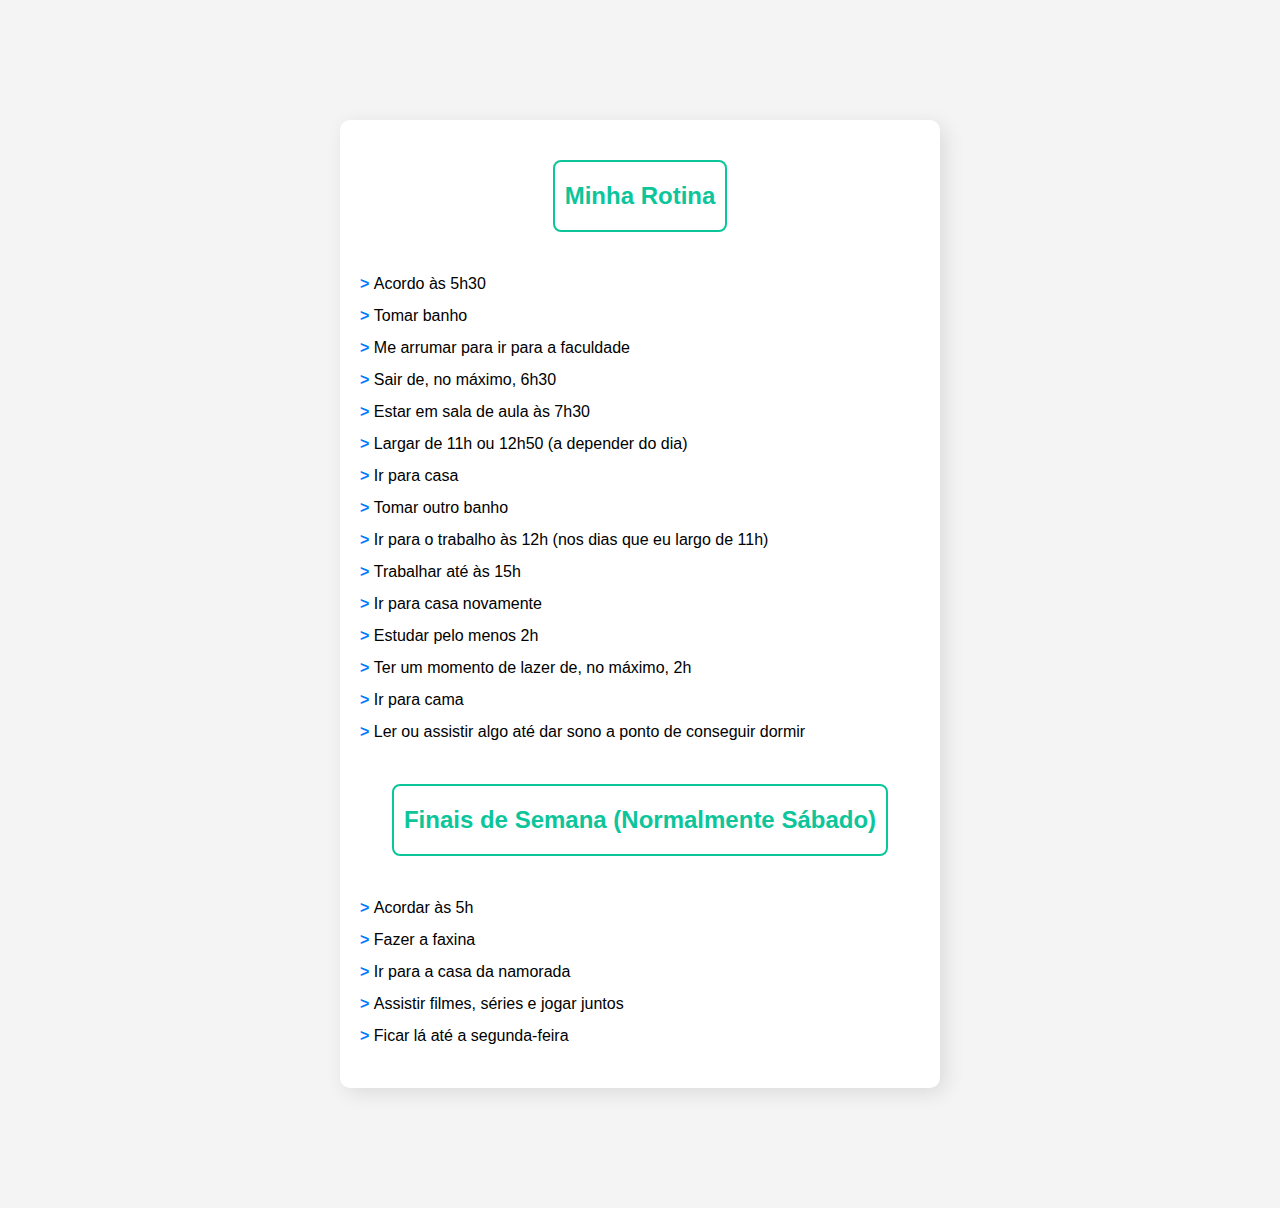
==== index.html @ 30315c20 "Add caixa ai segundo título" ====
<!DOCTYPE html>
<html lang="pt-BR">
<head>
    <meta charset="UTF-8">
    <meta name="viewport" content="width=device-width, initial-scale=1.0">
    <title>Minha Rotina</title>
    <style>
        body {
            font-family: Arial, sans-serif;
            line-height: 2.0;
            max-width: 600px;
            margin: 60px auto; 
            padding: 60px;
            background-color: #f4f4f4;
        }
        h2 {
            color: #0cc59a;
        }
        .titulo-box {
            border: 2px solid #0cc59a;
            padding: 10px;
            display: inline-block;
            border-radius: 8px;
        }
        .rotina {
            background: white;
            padding: 20px;
            border-radius: 10px;
            box-shadow: 5px 5px 20px rgba(0,0,0,0.1);
        }
        .rotina ul {
            list-style-type: none;
            padding: 0;
        }
        .rotina ul li::before {
            content: "> ";
            font-weight: bold;
            color: #007bff;
        }
    </style>
</head>
<body>
    <div class="rotina">
        <center><h2 class="titulo-box">Minha Rotina</h2></center>
        <ul>
            <li>Acordo às 5h30</li>
            <li>Tomar banho</li>
            <li>Me arrumar para ir para a faculdade</li>
            <li>Sair de, no máximo, 6h30</li>
            <li>Estar em sala de aula às 7h30</li>
            <li>Largar de 11h ou 12h50 (a depender do dia)</li>
            <li>Ir para casa</li>
            <li>Tomar outro banho</li>
            <li>Ir para o trabalho às 12h (nos dias que eu largo de 11h)</li>
            <li>Trabalhar até às 15h</li>
            <li>Ir para casa novamente</li>
            <li>Estudar pelo menos 2h</li>
            <li>Ter um momento de lazer de, no máximo, 2h</li>
            <li>Ir para cama</li>
            <li>Ler ou assistir algo até dar sono a ponto de conseguir dormir</li>
        </ul>

        <center><h2 class="titulo-box">Finais de Semana (Normalmente Sábado)</h2></center>
        <ul>
            <li>Acordar às 5h</li>
            <li>Fazer a faxina</li>
            <li>Ir para a casa da namorada</li>
            <li>Assistir filmes, séries e jogar juntos</li> 
            <li>Ficar lá até a segunda-feira</li>
        </ul>
    </div>
</body>
</html>
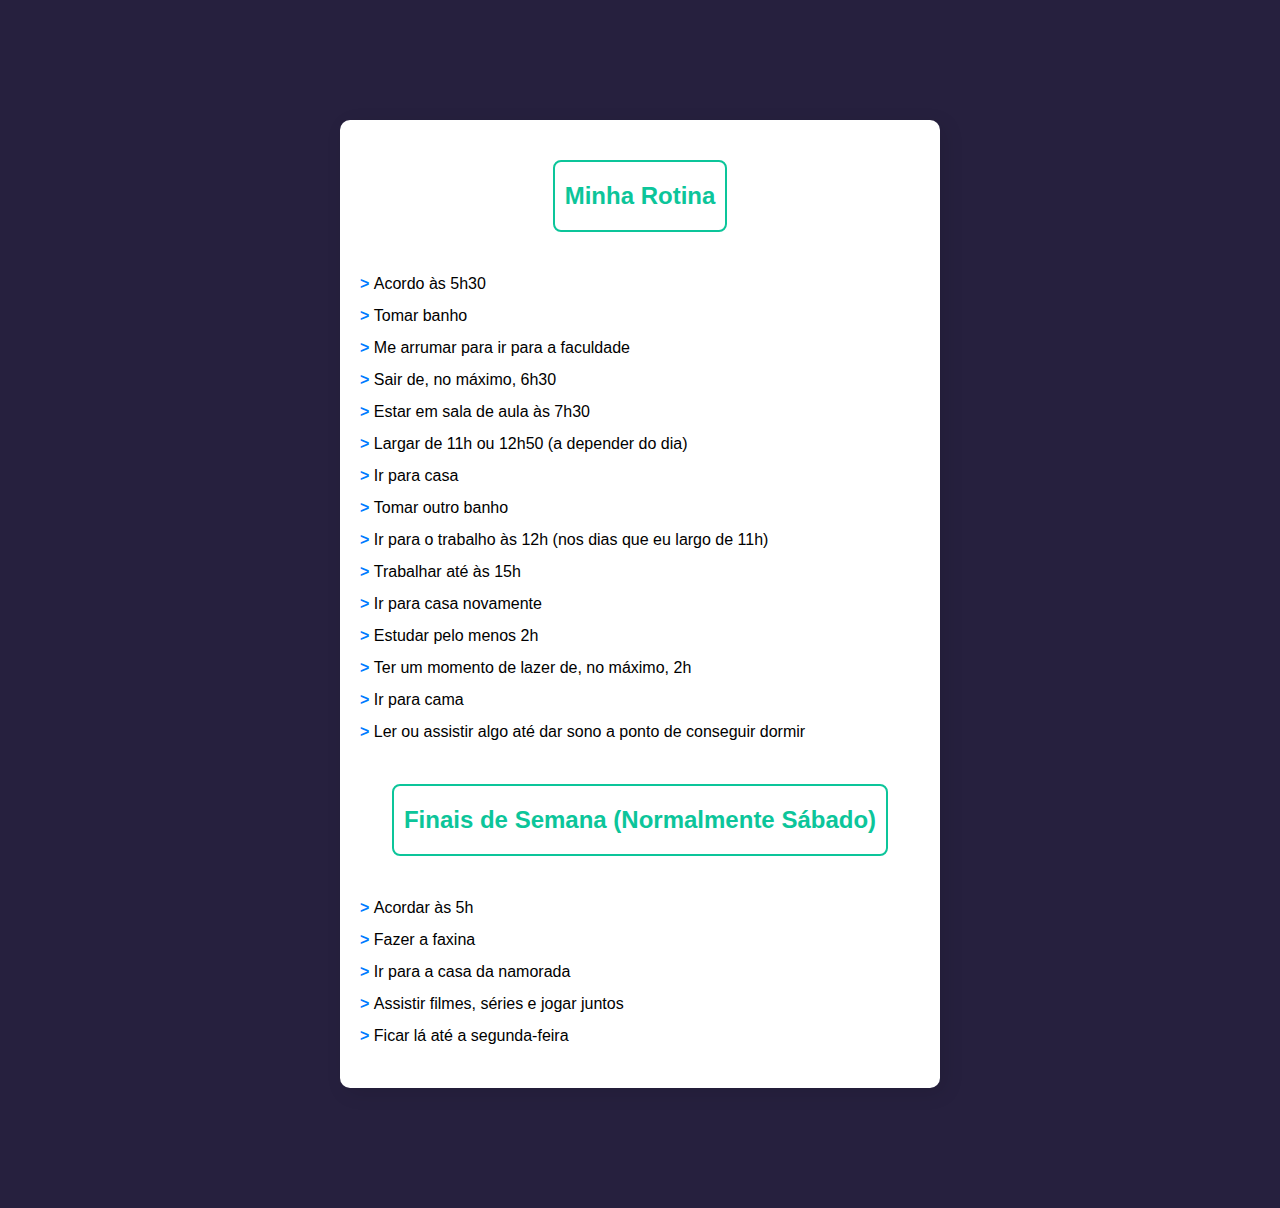
==== commit dd5230e1: "Alteração da cor do plno de fundo" ====
--- a/index.html
+++ b/index.html
@@ -11,7 +11,7 @@
             max-width: 600px;
             margin: 60px auto; 
             padding: 60px;
-            background-color: #f4f4f4;
+            background-color: #26203e;
         }
         h2 {
             color: #0cc59a;
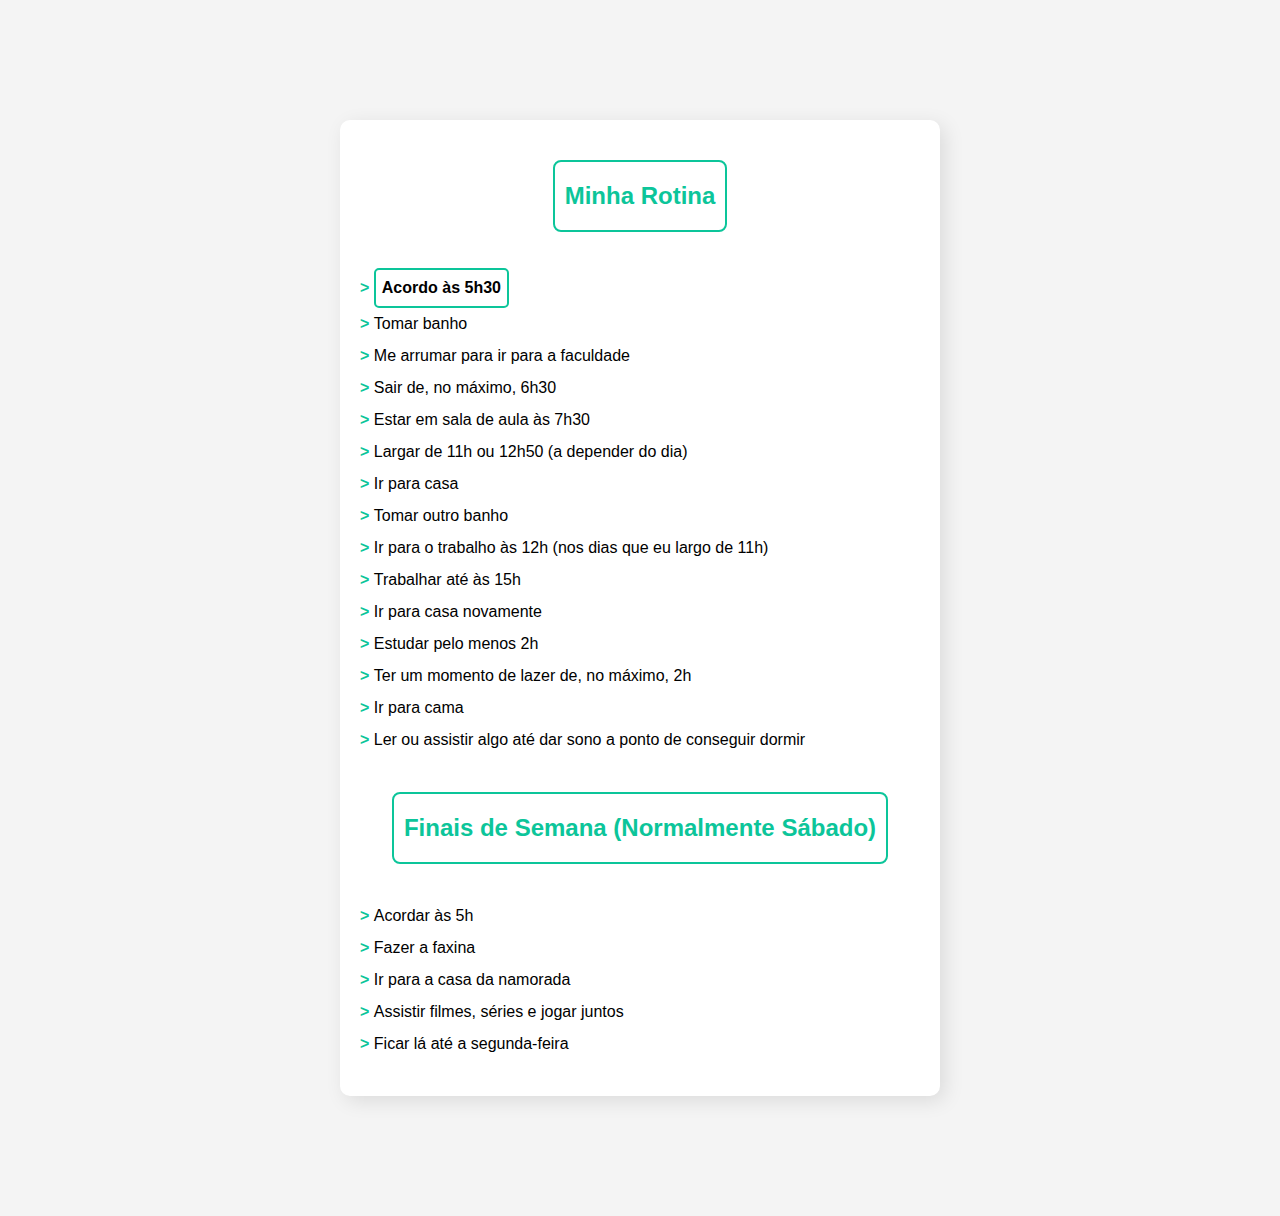
==== commit 7dda9e2e: "Teste de caixa no primeiro ttopico" ====
--- a/index.html
+++ b/index.html
@@ -11,7 +11,7 @@
             max-width: 600px;
             margin: 60px auto; 
             padding: 60px;
-            background-color: #26203e;
+            background-color: #f4f4f4;
         }
         h2 {
             color: #0cc59a;
@@ -35,7 +35,15 @@
         .rotina ul li::before {
             content: "> ";
             font-weight: bold;
-            color: #007bff;
+            color: #0cc59a;
+        }
+        .primeiro-topico {
+            background-color: white;
+            border: 2px solid #0cc59a;
+            padding: 2px 6px; 
+            display: inline-block;
+            border-radius: 5px;
+            font-weight: bold;
         }
     </style>
 </head>
@@ -43,7 +51,7 @@
     <div class="rotina">
         <center><h2 class="titulo-box">Minha Rotina</h2></center>
         <ul>
-            <li>Acordo às 5h30</li>
+            <li><span class="primeiro-topico">Acordo às 5h30</span></li>
             <li>Tomar banho</li>
             <li>Me arrumar para ir para a faculdade</li>
             <li>Sair de, no máximo, 6h30</li>
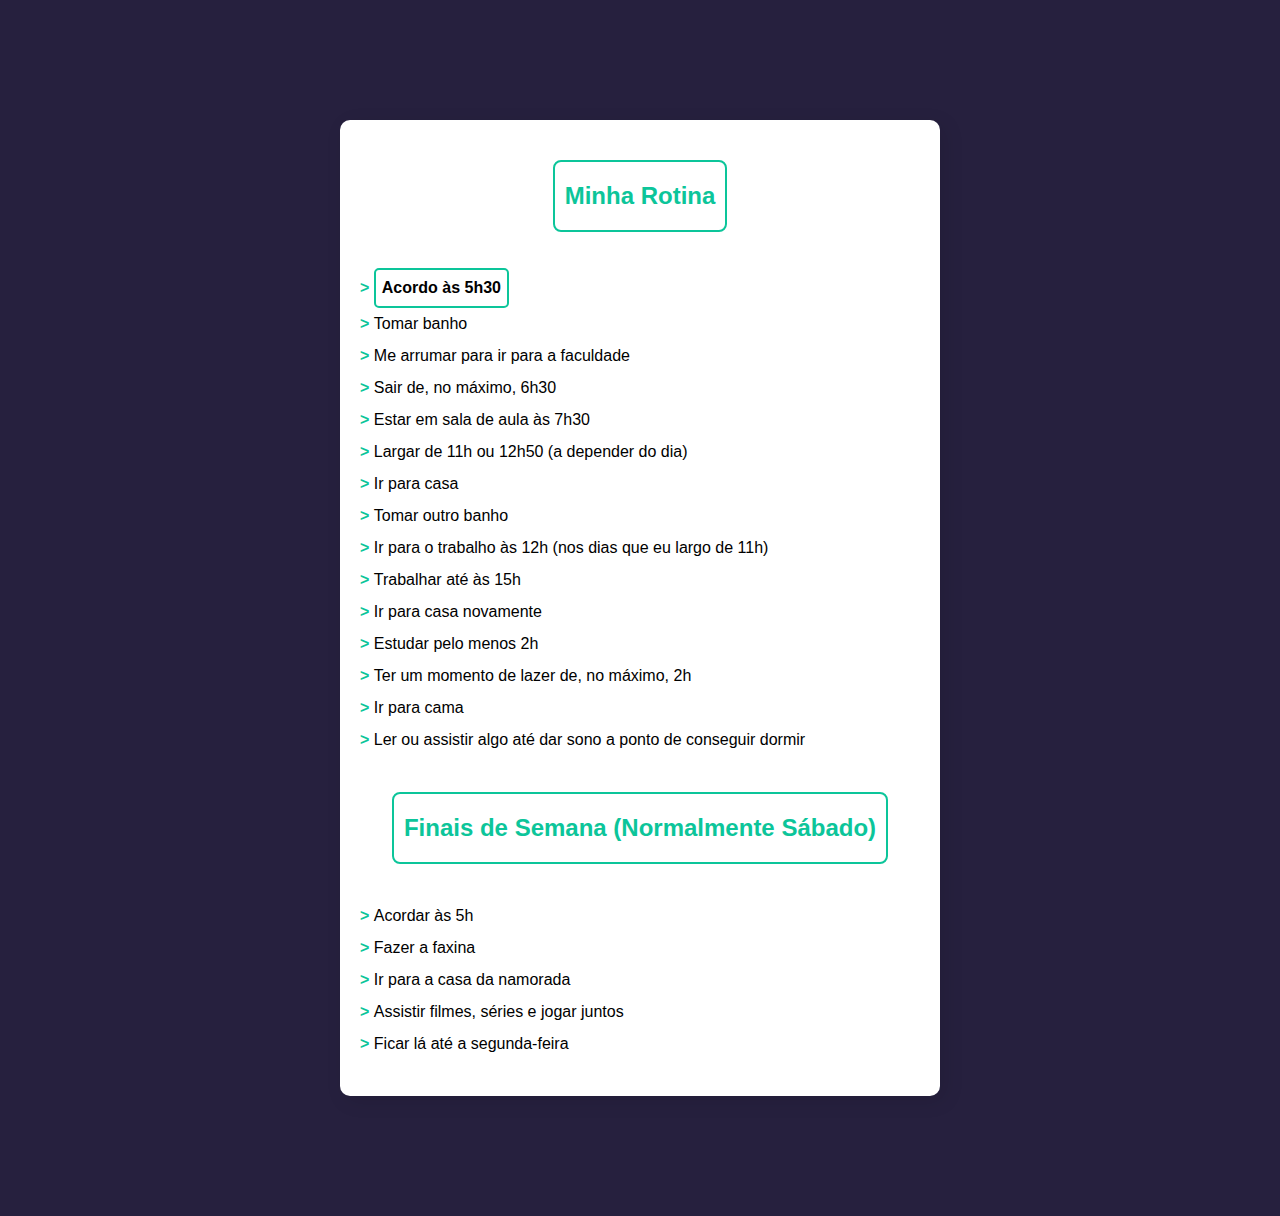
==== commit c4d04deb: "Alterações de cores" ====
--- a/index.html
+++ b/index.html
@@ -11,7 +11,7 @@
             max-width: 600px;
             margin: 60px auto; 
             padding: 60px;
-            background-color: #f4f4f4;
+            background-color: #26203e;  
         }
         h2 {
             color: #0cc59a;
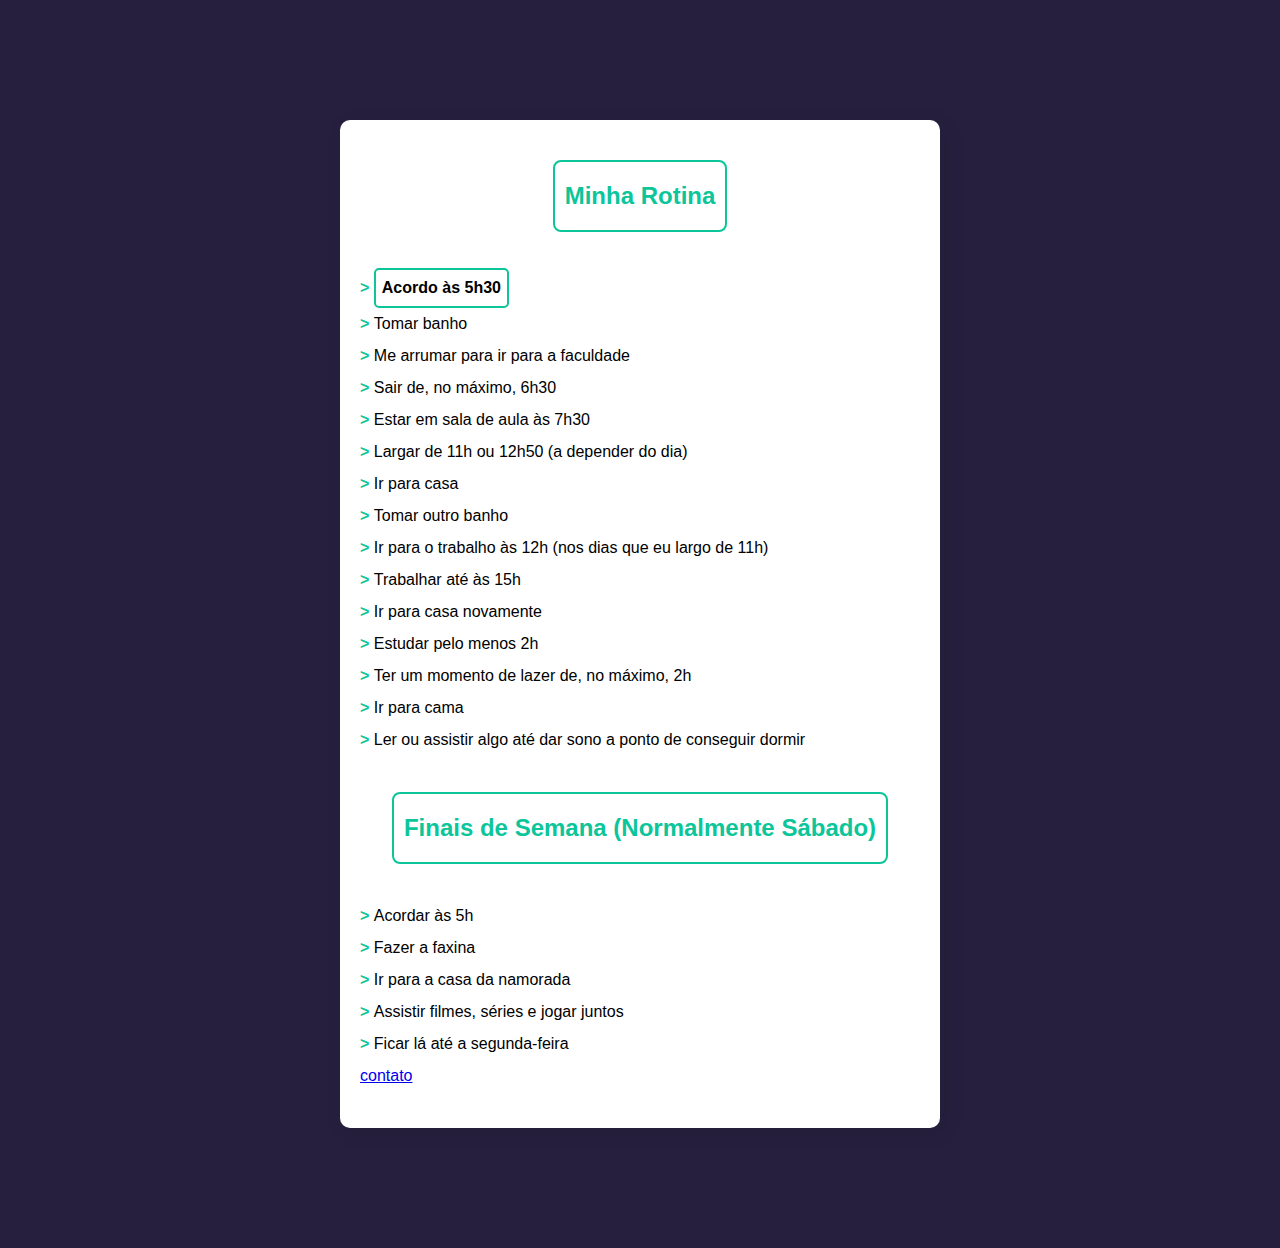
==== commit 15905205: "8° commit - Página de contato arquivo html e css" ====
--- a/index.html
+++ b/index.html
@@ -4,48 +4,8 @@
     <meta charset="UTF-8">
     <meta name="viewport" content="width=device-width, initial-scale=1.0">
     <title>Minha Rotina</title>
-    <style>
-        body {
-            font-family: Arial, sans-serif;
-            line-height: 2.0;
-            max-width: 600px;
-            margin: 60px auto; 
-            padding: 60px;
-            background-color: #26203e;  
-        }
-        h2 {
-            color: #0cc59a;
-        }
-        .titulo-box {
-            border: 2px solid #0cc59a;
-            padding: 10px;
-            display: inline-block;
-            border-radius: 8px;
-        }
-        .rotina {
-            background: white;
-            padding: 20px;
-            border-radius: 10px;
-            box-shadow: 5px 5px 20px rgba(0,0,0,0.1);
-        }
-        .rotina ul {
-            list-style-type: none;
-            padding: 0;
-        }
-        .rotina ul li::before {
-            content: "> ";
-            font-weight: bold;
-            color: #0cc59a;
-        }
-        .primeiro-topico {
-            background-color: white;
-            border: 2px solid #0cc59a;
-            padding: 2px 6px; 
-            display: inline-block;
-            border-radius: 5px;
-            font-weight: bold;
-        }
-    </style>
+    <link rel="stylesheet" href="style.css">
+   
 </head>
 <body>
     <div class="rotina">
@@ -75,6 +35,7 @@
             <li>Ir para a casa da namorada</li>
             <li>Assistir filmes, séries e jogar juntos</li> 
             <li>Ficar lá até a segunda-feira</li>
+            <a href="/contato.html">contato</a>
         </ul>
     </div>
 </body>
--- a/style.css
+++ b/style.css
@@ -0,0 +1,40 @@
+body {
+    font-family: Arial, sans-serif;
+    line-height: 2.0;
+    max-width: 600px;
+    margin: 60px auto; 
+    padding: 60px;
+    background-color: #26203e;  
+}
+h2 {
+    color: #0cc59a;
+}
+.titulo-box {
+    border: 2px solid #0cc59a;
+    padding: 10px;
+    display: inline-block;
+    border-radius: 8px;
+}
+.rotina {
+    background: white;
+    padding: 20px;
+    border-radius: 10px;
+    box-shadow: 5px 5px 20px rgba(0,0,0,0.1);
+}
+.rotina ul {
+    list-style-type: none;
+    padding: 0;
+}
+.rotina ul li::before {
+    content: "> ";
+    font-weight: bold;
+    color: #0cc59a;
+}
+.primeiro-topico {
+    background-color: white;
+    border: 2px solid #0cc59a;
+    padding: 2px 6px; 
+    display: inline-block;
+    border-radius: 5px;
+    font-weight: bold;
+}
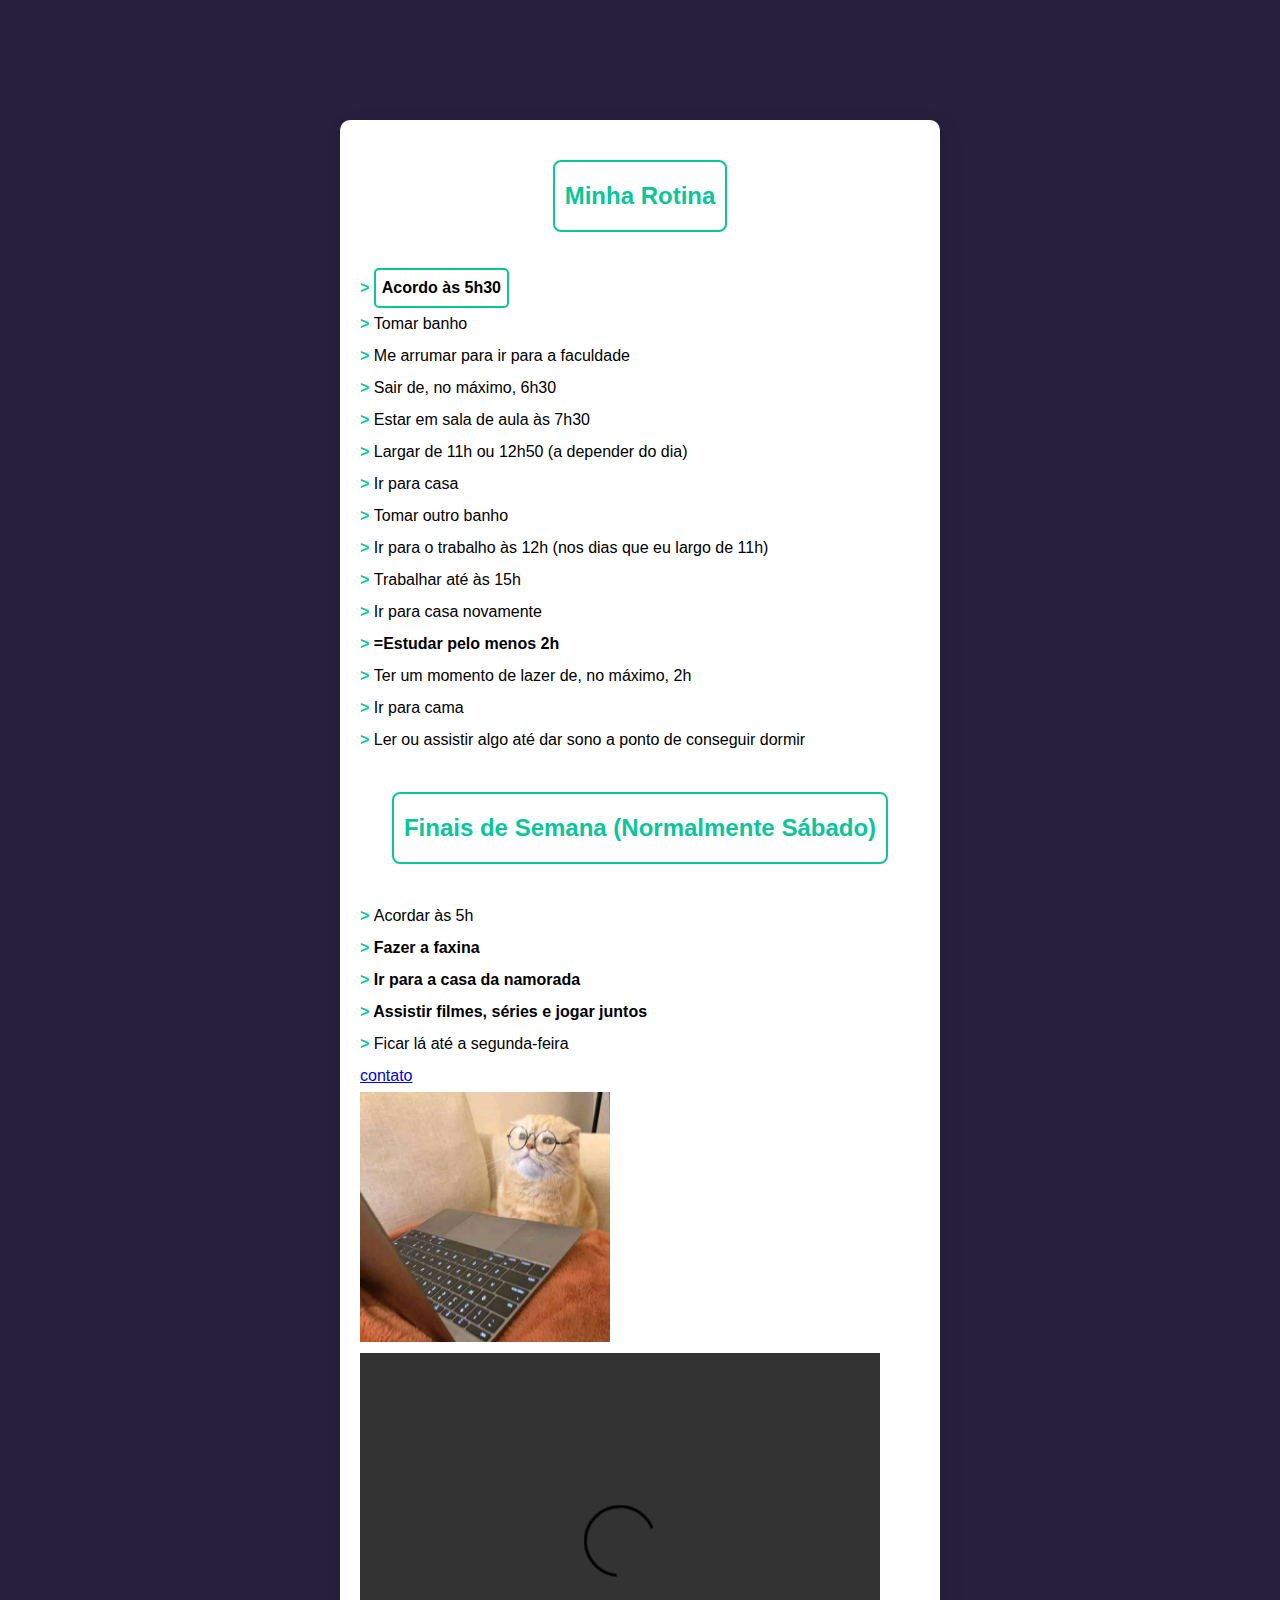
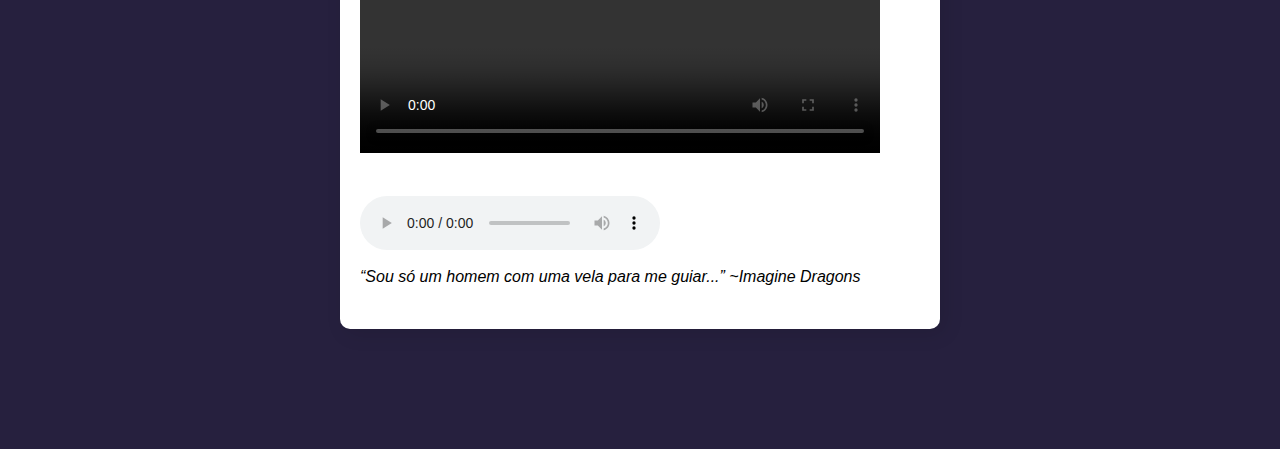
==== commit 5d721847: "10° Conclusão -adição de arquivo de aúdio(mp3), vídeo(mp4) e trechos em negrito." ====
--- a/index.html
+++ b/index.html
@@ -22,7 +22,7 @@
             <li>Ir para o trabalho às 12h (nos dias que eu largo de 11h)</li>
             <li>Trabalhar até às 15h</li>
             <li>Ir para casa novamente</li>
-            <li>Estudar pelo menos 2h</li>
+            <li><strong>  =Estudar pelo menos 2h </strong></li>
             <li>Ter um momento de lazer de, no máximo, 2h</li>
             <li>Ir para cama</li>
             <li>Ler ou assistir algo até dar sono a ponto de conseguir dormir</li>
@@ -31,11 +31,25 @@
         <center><h2 class="titulo-box">Finais de Semana (Normalmente Sábado)</h2></center>
         <ul>
             <li>Acordar às 5h</li>
-            <li>Fazer a faxina</li>
-            <li>Ir para a casa da namorada</li>
-            <li>Assistir filmes, séries e jogar juntos</li> 
+            <li><strong>Fazer a faxina</strong></li>
+            <li><strong>Ir para a casa da namorada</strong></li>
+            <li><strong>Assistir filmes, séries e jogar juntos</strong></li> 
             <li>Ficar lá até a segunda-feira</li>
-            <a href="/contato.html">contato</a>
+            <a href="/contato.html">contato</a> <br>
+            <img src="gatinho.jpg">
+            <div class ="video"></div>	
+                    <video width="520" height="400" controls>
+                    <source src="shadow.mp4" type="video/mp4">
+			</video> <br> <br>
+            <div class = "Audio">
+                <audio controls loop>
+                    <source src="in_the_end.mp3" type="audio/ogg">
+                    <source src="in_the_end.mp3" type="audio/mpeg">
+            </audio> <br>
+            <div class = "Frase"> 
+                <i> “Sou só um homem com uma vela para me guiar...” ~Imagine Dragons </i> <br>
+           </div>	
+        
         </ul>
     </div>
 </body>
--- a/style.css
+++ b/style.css
@@ -38,3 +38,7 @@
     border-radius: 5px;
     font-weight: bold;
 }
+.rotina img{
+    width: 250px;
+    height: 250px;
+}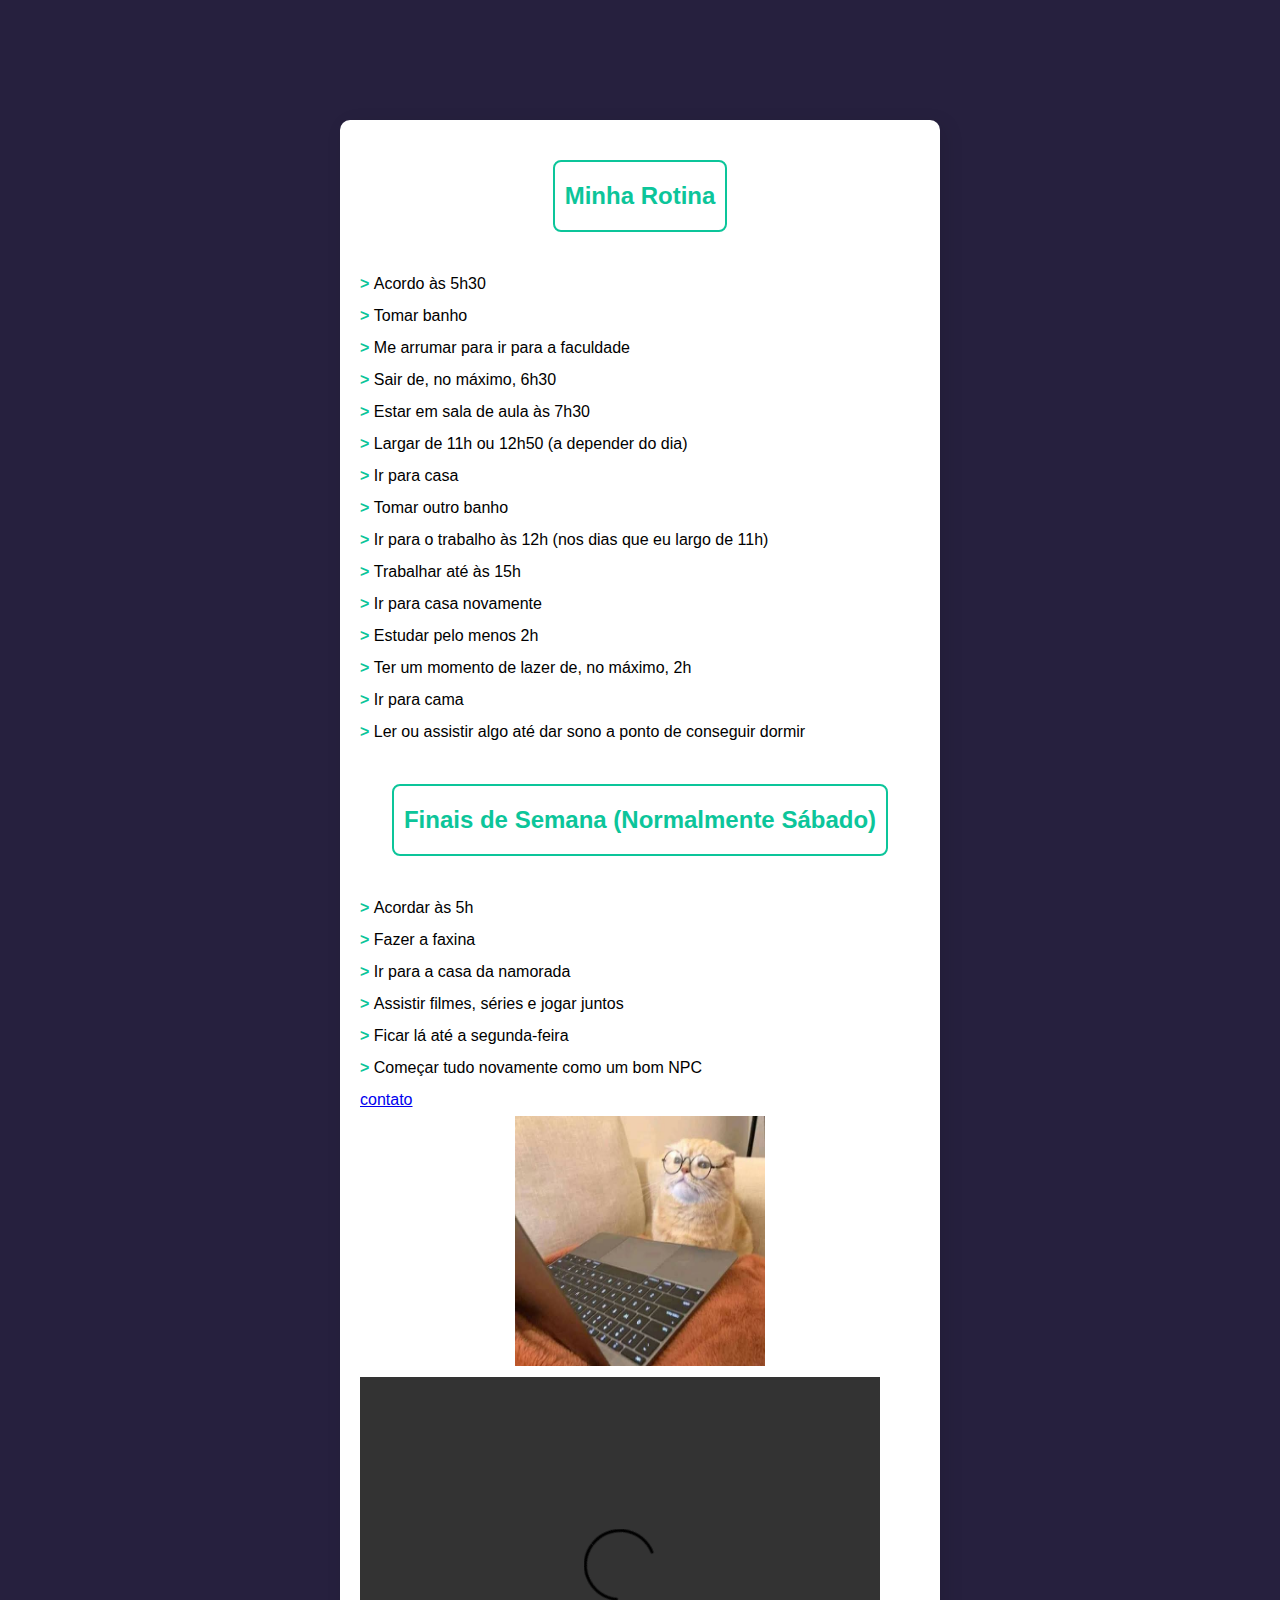
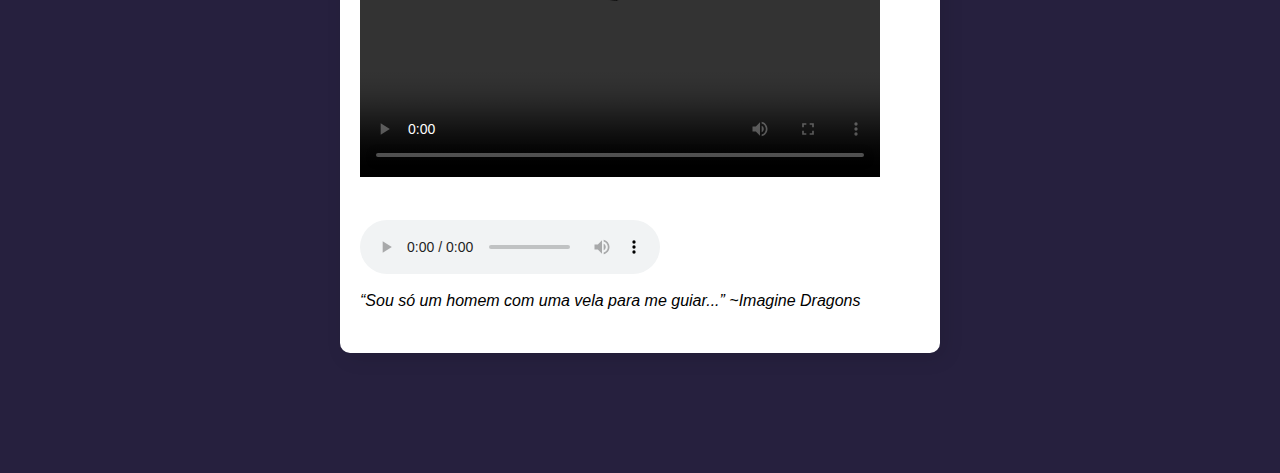
==== commit 744b7f3c: "Último commit - pequenos ajustes" ====
--- a/index.html
+++ b/index.html
@@ -11,7 +11,7 @@
     <div class="rotina">
         <center><h2 class="titulo-box">Minha Rotina</h2></center>
         <ul>
-            <li><span class="primeiro-topico">Acordo às 5h30</span></li>
+            <li>Acordo às 5h30</li>
             <li>Tomar banho</li>
             <li>Me arrumar para ir para a faculdade</li>
             <li>Sair de, no máximo, 6h30</li>
@@ -22,7 +22,7 @@
             <li>Ir para o trabalho às 12h (nos dias que eu largo de 11h)</li>
             <li>Trabalhar até às 15h</li>
             <li>Ir para casa novamente</li>
-            <li><strong>  =Estudar pelo menos 2h </strong></li>
+            <li>Estudar pelo menos 2h</li>
             <li>Ter um momento de lazer de, no máximo, 2h</li>
             <li>Ir para cama</li>
             <li>Ler ou assistir algo até dar sono a ponto de conseguir dormir</li>
@@ -31,12 +31,13 @@
         <center><h2 class="titulo-box">Finais de Semana (Normalmente Sábado)</h2></center>
         <ul>
             <li>Acordar às 5h</li>
-            <li><strong>Fazer a faxina</strong></li>
-            <li><strong>Ir para a casa da namorada</strong></li>
-            <li><strong>Assistir filmes, séries e jogar juntos</strong></li> 
+            <li>Fazer a faxina</li>
+            <li>Ir para a casa da namorada</li>
+            <li>Assistir filmes, séries e jogar juntos</li> 
             <li>Ficar lá até a segunda-feira</li>
+            <li>Começar tudo novamente como um bom NPC</li>
             <a href="/contato.html">contato</a> <br>
-            <img src="gatinho.jpg">
+            <center><img src="gatinho.jpg"></center>
             <div class ="video"></div>	
                     <video width="520" height="400" controls>
                     <source src="shadow.mp4" type="video/mp4">
